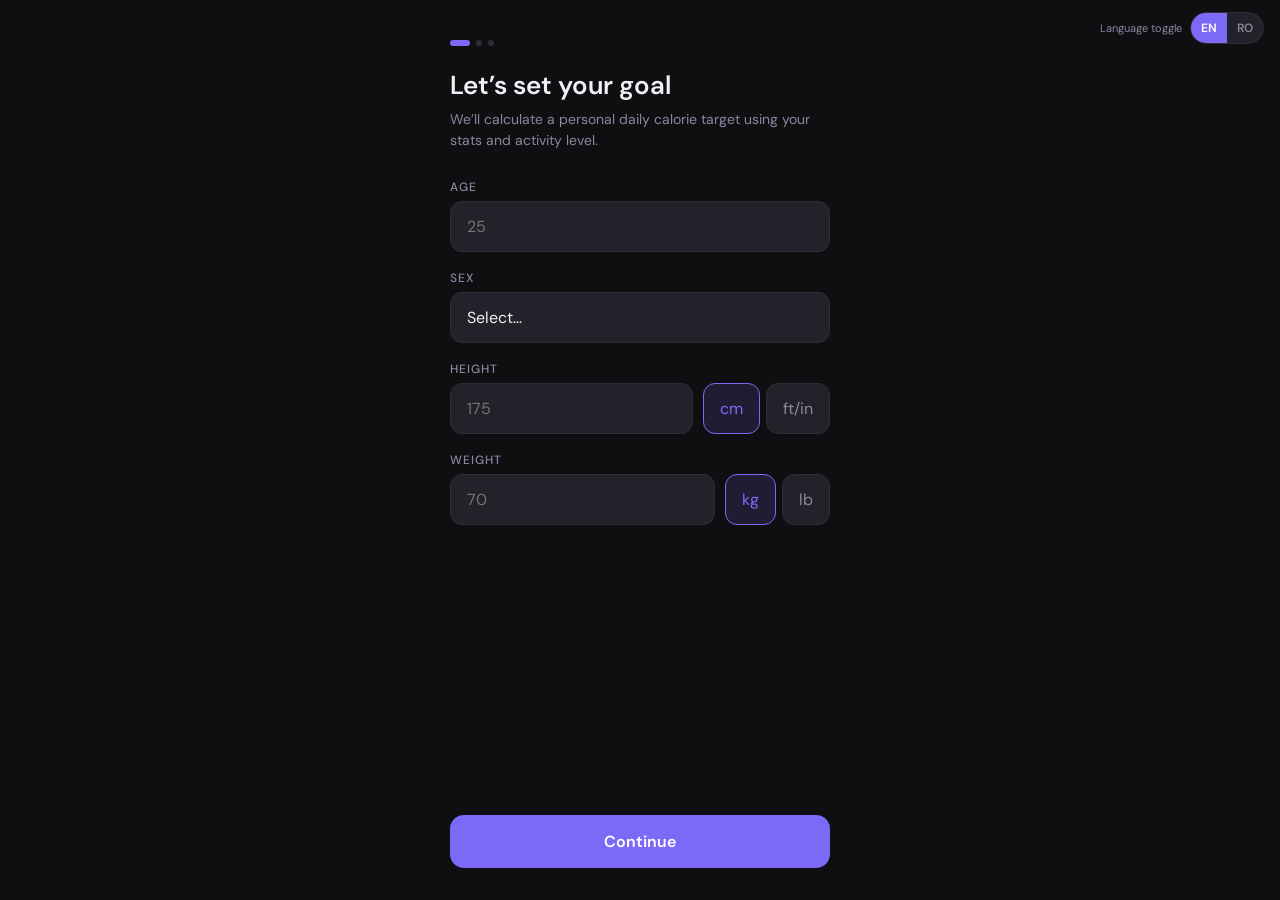
==== index.html @ 9cafb8fc "default unit mode quantity to one item" ====
<!DOCTYPE html>
<html lang="en">
<head>
  <meta charset="UTF-8">
  <meta name="viewport" content="width=device-width, initial-scale=1, viewport-fit=cover">
  <meta name="theme-color" content="#0f0f12">
  <meta name="description" content="CalTrack is a private, offline-first calorie and macro tracker that runs entirely in your browser.">
  <meta name="apple-mobile-web-app-capable" content="yes">
  <meta name="apple-mobile-web-app-status-bar-style" content="black-translucent">
  <meta name="apple-mobile-web-app-title" content="CalTrack">
  <meta property="og:title" content="CalTrack">
  <meta property="og:description" content="Offline-first calorie and macro tracking with no backend and no account.">
  <meta property="og:type" content="website">
  <title>CalTrack</title>
  <link rel="icon" href="./icon.svg" type="image/svg+xml">
  <link rel="apple-touch-icon" href="./icon.svg">
  <link rel="manifest" href="./manifest.webmanifest">
  <link rel="preconnect" href="https://fonts.googleapis.com">
  <link rel="preconnect" href="https://fonts.gstatic.com" crossorigin>
  <link href="https://fonts.googleapis.com/css2?family=DM+Sans:wght@300;400;500;600&family=DM+Mono:wght@400;500&display=swap" rel="stylesheet">
  <link rel="stylesheet" href="./styles.css">
</head>
<body>
  <div id="app">
    <div class="global-lang-wrap" id="global-lang-wrap-onboarding">
      <span class="global-lang-label" id="global-lang-label-1">Language toggle</span>
      <div class="lang-toggle" id="global-lang-toggle-onboarding" aria-label="Language toggle">
        <button class="lang-btn active" data-lang="en" type="button">EN</button>
        <button class="lang-btn" data-lang="ro" type="button">RO</button>
      </div>
    </div>

    <div id="s-ob1" class="screen active">
      <div class="ob-header">
        <div class="ob-step-dots" aria-hidden="true">
          <div class="dot active"></div>
          <div class="dot"></div>
          <div class="dot"></div>
        </div>
        <div class="ob-title" id="ob1-title">Let’s set your goal</div>
        <div class="ob-sub" id="ob1-sub">We’ll calculate a personal daily calorie target using your stats and activity level.</div>
      </div>

      <div class="ob-body">
        <div class="field-group">
          <label class="field-label" for="ob-age" id="ob-age-label">Age</label>
          <input type="number" id="ob-age" placeholder="25" min="10" max="100" inputmode="numeric">
        </div>

        <div class="field-group">
          <label class="field-label" for="ob-sex" id="ob-sex-label">Sex</label>
          <select id="ob-sex">
            <option value="" id="sex-option-empty">Select…</option>
            <option value="male" id="sex-option-male">Male</option>
            <option value="female" id="sex-option-female">Female</option>
          </select>
        </div>

        <div class="field-group">
          <div class="field-label" id="ob-height-label">Height</div>
          <div class="field-row">
            <input type="number" id="ob-h1" placeholder="175" min="1" inputmode="decimal" aria-label="Height primary value">
            <div class="segmented" role="group" aria-label="Height units">
              <button class="unit-btn sel" id="btn-cm" type="button">cm</button>
              <button class="unit-btn" id="btn-ft" type="button">ft/in</button>
            </div>
          </div>
          <div id="in-row" class="hidden-row">
            <input type="number" id="ob-h2" placeholder="inches" min="0" max="11" inputmode="decimal" aria-label="Height inches">
          </div>
        </div>

        <div class="field-group">
          <div class="field-label" id="ob-weight-label">Weight</div>
          <div class="field-row">
            <input type="number" id="ob-w" placeholder="70" min="1" inputmode="decimal" aria-label="Weight value">
            <div class="segmented" role="group" aria-label="Weight units">
              <button class="unit-btn sel" id="btn-kg" type="button">kg</button>
              <button class="unit-btn" id="btn-lb" type="button">lb</button>
            </div>
          </div>
        </div>
      </div>

      <div class="ob-footer">
        <button class="btn-primary" id="step1-next" type="button">Continue</button>
      </div>
    </div>

    <div id="s-ob2" class="screen">
      <div class="ob-header">
        <div class="ob-step-dots" aria-hidden="true">
          <div class="dot done"></div>
          <div class="dot active"></div>
          <div class="dot"></div>
        </div>
        <div class="ob-title" id="ob2-title">Activity level</div>
        <div class="ob-sub" id="ob2-sub">How active are you during a typical week?</div>
      </div>

      <div class="ob-body">
        <div class="goal-cards" id="activity-cards">
          <button class="goal-card sel" type="button" data-activity="1.2">
            <div class="goal-icon maintain">🛋️</div>
            <div class="goal-text"><p id="activity-1-title">Sedentary</p><p id="activity-1-sub">Little or no exercise</p></div>
          </button>
          <button class="goal-card" type="button" data-activity="1.375">
            <div class="goal-icon maintain">🚶</div>
            <div class="goal-text"><p id="activity-2-title">Lightly active</p><p id="activity-2-sub">1–3 days / week</p></div>
          </button>
          <button class="goal-card" type="button" data-activity="1.55">
            <div class="goal-icon maintain">🏃</div>
            <div class="goal-text"><p id="activity-3-title">Moderately active</p><p id="activity-3-sub">3–5 days / week</p></div>
          </button>
          <button class="goal-card" type="button" data-activity="1.725">
            <div class="goal-icon bulk">💪</div>
            <div class="goal-text"><p id="activity-4-title">Very active</p><p id="activity-4-sub">6–7 days / week</p></div>
          </button>
          <button class="goal-card" type="button" data-activity="1.9">
            <div class="goal-icon bulk">🏋️</div>
            <div class="goal-text"><p id="activity-5-title">Extremely active</p><p id="activity-5-sub">Hard training + physical job</p></div>
          </button>
        </div>
      </div>

      <div class="ob-footer">
        <button class="btn-primary" id="step2-next" type="button">Continue</button>
        <button class="btn-ghost" id="step2-back" type="button">Back</button>
      </div>
    </div>

    <div id="s-ob3" class="screen">
      <div class="ob-header">
        <div class="ob-step-dots" aria-hidden="true">
          <div class="dot done"></div>
          <div class="dot done"></div>
          <div class="dot active"></div>
        </div>
        <div class="ob-title" id="ob3-title">What’s your goal?</div>
        <div class="ob-sub" id="ob3-sub">We’ll adjust calories and macros for your target.</div>
      </div>

      <div class="ob-body">
        <div class="goal-cards" id="goal-cards">
          <button class="goal-card sel" type="button" data-goal="-500">
            <div class="goal-icon deficit">🔥</div>
            <div class="goal-text"><p id="goal-1-title">Lose weight</p><p id="goal-1-sub">About 500 kcal below TDEE</p></div>
          </button>
          <button class="goal-card" type="button" data-goal="0">
            <div class="goal-icon maintain">⚖️</div>
            <div class="goal-text"><p id="goal-2-title">Maintain</p><p id="goal-2-sub">Eat around your TDEE</p></div>
          </button>
          <button class="goal-card" type="button" data-goal="300">
            <div class="goal-icon bulk">📈</div>
            <div class="goal-text"><p id="goal-3-title">Build muscle</p><p id="goal-3-sub">About 300 kcal above TDEE</p></div>
          </button>
        </div>
      </div>

      <div class="ob-footer">
        <button class="btn-primary" id="step3-finish" type="button">Calculate my goal</button>
        <button class="btn-ghost" id="step3-back" type="button">Back</button>
      </div>
    </div>

    <div id="s-result" class="screen">
      <div class="result-shell">
        <div class="result-intro">
          <div class="ob-title result-title" id="result-title">Your daily target</div>
          <div class="ob-sub" id="result-sub">Based on your estimated BMR, activity level, and goal.</div>
        </div>

        <div class="result-hero">
          <div class="ring-container">
            <svg width="180" height="180" viewBox="0 0 180 180" aria-hidden="true">
              <circle cx="90" cy="90" r="75" fill="none" stroke="#2e2e38" stroke-width="14"></circle>
              <circle id="res-ring" cx="90" cy="90" r="75" fill="none" stroke="#7c6af7" stroke-width="14" stroke-linecap="round" stroke-dasharray="471" stroke-dashoffset="118"></circle>
            </svg>
            <div class="ring-center">
              <div class="ring-kcal" id="res-kcal">—</div>
              <div class="ring-remaining" id="result-kcal-unit">kcal / day</div>
            </div>
          </div>
        </div>

        <div class="macro-row">
          <div class="macro-card p"><div class="mv" id="res-p">—g</div><div class="ml" id="res-p-label">protein</div></div>
          <div class="macro-card c"><div class="mv" id="res-c">—g</div><div class="ml" id="res-c-label">carbs</div></div>
          <div class="macro-card f"><div class="mv" id="res-f">—g</div><div class="ml" id="res-f-label">fat</div></div>
        </div>

        <div class="result-meta">
          <div class="meta-row"><span id="res-bmr-label">BMR</span><span id="res-bmr">—</span></div>
          <div class="meta-row"><span id="res-tdee-label">TDEE</span><span id="res-tdee">—</span></div>
          <div class="meta-row"><span id="res-bmi-label">BMI</span><span id="res-bmi">—</span></div>
          <div class="meta-row"><span id="res-goal-label-text">Goal</span><span id="res-goal-label">—</span></div>
        </div>
      </div>

      <div class="ob-footer">
        <button class="btn-primary" id="start-app" type="button">Start tracking</button>
      </div>
    </div>

    <div id="s-main" class="screen main-screen">
      <div class="topbar">
        <div>
          <div class="topbar-title" id="topbar-title">Today</div>
          <div class="topbar-date" id="main-date"></div>
        </div>
        <div class="topbar-actions">
          <div class="lang-toggle-wrap">
            <span class="global-lang-label topbar-lang-label" id="global-lang-label-2">Language toggle</span>
            <div class="lang-toggle" id="global-lang-toggle-main" aria-label="Language toggle">
              <button class="lang-btn active" data-lang="en" type="button">EN</button>
              <button class="lang-btn" data-lang="ro" type="button">RO</button>
            </div>
          </div>
          <div class="streak-badge" id="streak-badge">🔥 0 days</div>
        </div>
      </div>

      <div class="tabs" role="tablist" aria-label="Sections">
        <button class="tab active" id="tab-btn-today" data-tab="today" type="button" role="tab" aria-selected="true">Today</button>
        <button class="tab" id="tab-btn-history" data-tab="history" type="button" role="tab" aria-selected="false">History</button>
        <button class="tab" id="tab-btn-recipes" data-tab="recipes" type="button" role="tab" aria-selected="false">Recipes</button>
        <button class="tab" id="tab-btn-settings" data-tab="settings" type="button" role="tab" aria-selected="false">Profile</button>
        <button class="tab" id="tab-btn-help" data-tab="help" type="button" role="tab" aria-selected="false">Help</button>
      </div>

      <div class="tab-content active" id="tab-today">
        <div class="ring-wrap">
          <div class="ring-container">
            <svg width="180" height="180" viewBox="0 0 180 180" aria-hidden="true">
              <circle cx="90" cy="90" r="75" fill="none" stroke="#2e2e38" stroke-width="14"></circle>
              <circle id="main-ring" cx="90" cy="90" r="75" fill="none" stroke="#7c6af7" stroke-width="14" stroke-linecap="round" stroke-dasharray="471" stroke-dashoffset="471"></circle>
            </svg>
            <div class="ring-center">
              <div class="ring-kcal" id="main-kcal-eaten">0</div>
              <div class="ring-remaining" id="main-remaining">— remaining</div>
            </div>
          </div>
        </div>

        <div class="macro-mini" id="macro-mini"></div>

        <div class="section-header">
          <span class="section-title" id="meals-section-title">Meals</span>
          <button class="add-btn" id="open-modal" type="button" aria-label="Add meal">+</button>
        </div>

        <div class="meals-list" id="meals-list"></div>
      </div>

      <div class="tab-content" id="tab-history"></div>
      <div class="tab-content" id="tab-recipes">
        <div class="section-header section-header-tight">
          <span class="section-title" id="recipes-section-title">Saved recipes</span>
          <button class="add-btn" id="open-recipe-modal" type="button" aria-label="Add recipe">+</button>
        </div>
        <div class="library-meta-card" id="library-meta-card">Loading ingredient library…</div>
        <div class="recipes-list" id="recipes-list"></div>
      </div>
      <div class="tab-content" id="tab-settings"></div>
      <div class="tab-content" id="tab-help"></div>
    </div>

    <div class="modal-overlay hidden" id="modal" aria-hidden="true">
      <div class="modal" role="dialog" aria-modal="true" aria-labelledby="modal-title">
        <div class="modal-handle" aria-hidden="true"></div>
        <div class="modal-title" id="modal-title">Log a meal</div>

        <div class="quick-section">
          <div class="field-label" id="quick-add-label">Quick add</div>
          <div class="quick-foods" id="quick-foods"></div>
        </div>

        <div class="field-group modal-group">
          <label class="field-label" for="meal-recipe-select" id="meal-recipe-label">Saved recipe</label>
          <select id="meal-recipe-select">
            <option value="">None — manual entry</option>
          </select>
        </div>

        <div class="modal-grid modal-grid-inline">
          <div class="modal-field"><label for="meal-recipe-grams" id="meal-serving-label">Serving (g)</label><input type="number" id="meal-recipe-grams" placeholder="0" min="1" max="3000" step="0.1" inputmode="decimal" value="0"></div>
          <div class="modal-field modal-field-end"><button class="btn-ghost btn-inline" id="apply-recipe" type="button">Apply recipe</button></div>
        </div>

        <div class="recipe-preview hidden" id="meal-recipe-preview"></div>

        <div class="field-group modal-group">
          <label class="field-label" for="meal-name" id="meal-name-label">Food name</label>
          <input type="text" id="meal-name" placeholder="e.g. Chicken breast" maxlength="60" autocomplete="off">
          <div class="search-suggestions hidden" id="meal-ingredient-suggestions"></div>
          <p class="setting-hint" id="meal-ingredient-hint">Search the saved ingredient library to auto-fill calories and macros per 100g.</p>
        </div>

        <div class="modal-grid modal-grid-inline modal-grid-quantity">
          <div class="modal-field">
            <label for="meal-quantity" id="meal-quantity-label">Quantity</label>
            <input type="number" id="meal-quantity" placeholder="0" min="0.1" max="5000" step="0.1" inputmode="decimal" value="0">
          </div>
          <div class="modal-field">
            <label for="meal-unit-mode" id="meal-unit-mode-label">Unit</label>
            <select id="meal-unit-mode">
              <option value="grams">grams</option>
              <option value="units">units</option>
            </select>
          </div>
        </div>

        <div class="modal-grid">
          <div class="modal-field"><label for="meal-kcal">Calories</label><input type="number" id="meal-kcal" placeholder="0" min="1" max="5000" inputmode="numeric" value="0"></div>
          <div class="modal-field"><label for="meal-p">Protein (g)</label><input type="number" id="meal-p" placeholder="0" min="0" max="400" step="0.1" inputmode="decimal" value="0"></div>
          <div class="modal-field"><label for="meal-c">Carbs (g)</label><input type="number" id="meal-c" placeholder="0" min="0" max="600" step="0.1" inputmode="decimal" value="0"></div>
          <div class="modal-field"><label for="meal-f">Fat (g)</label><input type="number" id="meal-f" placeholder="0" min="0" max="300" step="0.1" inputmode="decimal" value="0"></div>
        </div>

        <div class="modal-actions">
          <button class="btn-primary" id="add-meal" type="button">Add meal</button>
          <button class="btn-ghost" id="cancel-meal" type="button">Cancel</button>
        </div>
      </div>
    </div>

    <div class="modal-overlay hidden" id="recipe-modal" aria-hidden="true">
      <div class="modal" role="dialog" aria-modal="true" aria-labelledby="recipe-modal-title">
        <div class="modal-handle" aria-hidden="true"></div>
        <div class="modal-title" id="recipe-modal-title">Create recipe</div>

        <div class="field-group modal-group">
          <label class="field-label" for="recipe-name" id="recipe-name-label">Recipe name</label>
          <input type="text" id="recipe-name" placeholder="e.g. Chicken curry" maxlength="60">
        </div>

        <div class="field-group modal-group">
          <label class="field-label" for="recipe-total-weight" id="recipe-total-weight-label">Total cooked recipe weight (g)</label>
          <input type="number" id="recipe-total-weight" placeholder="0" min="1" max="20000" step="0.1" inputmode="decimal" value="0">
          <p class="setting-hint" id="recipe-total-weight-hint">Use the final cooked weight if water evaporates or ingredients change weight during cooking.</p>
        </div>

        <div class="ingredient-builder">
          <div class="field-label" id="ingredient-builder-label">Add ingredient</div>
          <div class="field-group modal-group-small">
            <div class="ingredient-input-row">
              <input type="text" id="ingredient-name" placeholder="Ingredient name" maxlength="80" autocomplete="off">
              <button class="favorite-toggle-btn" id="toggle-ingredient-favorite" type="button" aria-label="Toggle ingredient favorite">☆</button>
            </div>
            <div class="search-suggestions hidden" id="recipe-ingredient-suggestions"></div>
            <p class="setting-hint" id="ingredient-library-hint">Search the saved ingredient library to auto-fill calories per 100g.</p>
          </div>
          <div class="favorite-ingredients-wrap">
            <div class="field-label" id="favorite-ingredients-label">Favorite ingredients</div>
            <div class="favorite-ingredients" id="favorite-ingredients"></div>
          </div>
          <div class="modal-grid modal-grid-ingredient modal-grid-quantity">
            <div class="modal-field"><label for="ingredient-quantity" id="ingredient-quantity-label">Quantity</label><input type="number" id="ingredient-quantity" placeholder="0" min="0.1" max="5000" step="0.1" inputmode="decimal" value="100"></div>
            <div class="modal-field"><label for="ingredient-unit-mode" id="ingredient-unit-mode-label">Unit</label><select id="ingredient-unit-mode"><option value="grams">grams</option><option value="units">units</option></select></div>
            <div class="modal-field hidden"><label for="ingredient-grams">Grams</label><input type="number" id="ingredient-grams" placeholder="0" min="1" max="5000" step="0.1" inputmode="decimal" value="0"></div>
            <div class="modal-field"><label for="ingredient-kcal">Calories</label><input type="number" id="ingredient-kcal" placeholder="0" min="0" max="5000" step="0.1" inputmode="decimal" value="0"></div>
            <div class="modal-field"><label for="ingredient-p">Protein</label><input type="number" id="ingredient-p" placeholder="0" min="0" max="400" step="0.1" inputmode="decimal" value="0"></div>
            <div class="modal-field"><label for="ingredient-c">Carbs</label><input type="number" id="ingredient-c" placeholder="0" min="0" max="600" step="0.1" inputmode="decimal" value="0"></div>
            <div class="modal-field"><label for="ingredient-f">Fat</label><input type="number" id="ingredient-f" placeholder="0" min="0" max="300" step="0.1" inputmode="decimal" value="0"></div>
          </div>
          <button class="btn-ghost btn-inline-wide" id="add-ingredient" type="button">Add ingredient</button>
        </div>

        <div class="recipe-draft" id="recipe-draft"></div>

        <div class="modal-actions">
          <button class="btn-primary" id="save-recipe" type="button">Save recipe</button>
          <button class="btn-ghost" id="cancel-recipe" type="button">Cancel</button>
        </div>
      </div>
    </div>

    <div class="toast hidden" id="toast" aria-live="polite"></div>
  </div>

  <script src="./script.js" defer></script>
</body>
</html>
---- styles.css ----
:root {
  --c-bg: #0f0f12;
  --c-surface: #18181c;
  --c-surface2: #22222a;
  --c-border: #2e2e38;
  --c-text: #f0f0f5;
  --c-muted: #8888a0;
  --c-accent: #7c6af7;
  --c-accent2: #5edfa8;
  --c-warn: #f0a04a;
  --c-danger: #f05a5a;
  --font-sans: 'DM Sans', system-ui, sans-serif;
  --font-mono: 'DM Mono', ui-monospace, monospace;
  --ring-size: 180px;
}

* {
  box-sizing: border-box;
  margin: 0;
  padding: 0;
}

html,
body {
  min-height: 100%;
  background: var(--c-bg);
  color: var(--c-text);
  font-family: var(--font-sans);
  overscroll-behavior: none;
}

body {
  -webkit-font-smoothing: antialiased;
  text-rendering: optimizeLegibility;
}

a {
  color: inherit;
}

button,
input,
select {
  font: inherit;
}

button {
  cursor: pointer;
}

#app {
  min-height: 100vh;
  max-width: 420px;
  margin: 0 auto;
  position: relative;
}

.global-lang-wrap {
  position: fixed;
  top: calc(12px + env(safe-area-inset-top));
  right: 16px;
  z-index: 20;
  display: inline-flex;
  align-items: center;
  gap: 8px;
}

.global-lang-label {
  font-size: 11px;
  color: var(--c-muted);
}

.topbar-lang-label {
  display: none;
}

.screen {
  display: none;
  min-height: 100vh;
  flex-direction: column;
  padding: 24px 20px 32px;
}

.screen.active {
  display: flex;
}

.main-screen {
  padding: 0;
}

.global-lang-wrap.hidden {
  display: none;
}

.ob-header {
  padding-top: max(16px, env(safe-area-inset-top));
  margin-bottom: 28px;
}

.ob-step-dots {
  display: flex;
  gap: 6px;
  margin-bottom: 24px;
}

.dot {
  width: 6px;
  height: 6px;
  border-radius: 999px;
  background: var(--c-border);
  transition: 0.2s ease;
}

.dot.active {
  width: 20px;
  border-radius: 3px;
  background: var(--c-accent);
}

.dot.done {
  background: var(--c-accent2);
}

.ob-title {
  font-size: 26px;
  font-weight: 600;
  line-height: 1.2;
  margin-bottom: 8px;
}

.ob-sub {
  font-size: 14px;
  line-height: 1.5;
  color: var(--c-muted);
}

.ob-body {
  display: flex;
  flex: 1;
  flex-direction: column;
  gap: 18px;
}

.ob-footer {
  margin-top: 24px;
}

.field-group,
.modal-field {
  display: flex;
  flex-direction: column;
  gap: 6px;
}

.field-label,
.modal-field label {
  font-size: 12px;
  font-weight: 500;
  letter-spacing: 0.08em;
  text-transform: uppercase;
  color: var(--c-muted);
}

.field-row {
  display: flex;
  gap: 10px;
}

input[type='number'],
input[type='text'],
select {
  width: 100%;
  border: 1px solid var(--c-border);
  border-radius: 12px;
  background: var(--c-surface2);
  color: var(--c-text);
  font-size: 16px;
  padding: 14px 16px;
  outline: none;
  transition: border-color 0.15s ease, box-shadow 0.15s ease;
  -webkit-appearance: none;
}

input:focus,
select:focus {
  border-color: var(--c-accent);
  box-shadow: 0 0 0 3px rgba(124, 106, 247, 0.16);
}

select option {
  background: #1a1a24;
}

.segmented {
  display: flex;
  gap: 6px;
  flex-shrink: 0;
}

.unit-btn,
.btn-ghost,
.btn-primary,
.add-btn,
.quick-chip,
.tab,
.goal-card,
.meal-del,
.linkish-btn {
  -webkit-tap-highlight-color: transparent;
}

.unit-btn {
  border: 1px solid var(--c-border);
  border-radius: 12px;
  background: var(--c-surface2);
  color: var(--c-muted);
  white-space: nowrap;
  padding: 14px 16px;
  transition: 0.15s ease;
}

.unit-btn.sel {
  color: var(--c-accent);
  background: rgba(124, 106, 247, 0.15);
  border-color: var(--c-accent);
}

.goal-cards {
  display: flex;
  flex-direction: column;
  gap: 10px;
}

.goal-card {
  display: flex;
  align-items: center;
  gap: 14px;
  border: 1.5px solid var(--c-border);
  border-radius: 14px;
  background: var(--c-surface2);
  color: inherit;
  text-align: left;
  padding: 16px;
  transition: border-color 0.15s ease, background 0.15s ease;
}

.goal-card:hover,
.goal-card:focus-visible {
  border-color: var(--c-accent);
}

.goal-card.sel {
  border-color: var(--c-accent);
  background: rgba(124, 106, 247, 0.1);
}

.goal-icon {
  width: 40px;
  height: 40px;
  border-radius: 10px;
  display: grid;
  place-items: center;
  font-size: 18px;
  flex-shrink: 0;
}

.goal-icon.deficit {
  background: rgba(240, 90, 90, 0.15);
}

.goal-icon.maintain {
  background: rgba(94, 223, 168, 0.15);
}

.goal-icon.bulk {
  background: rgba(124, 106, 247, 0.15);
}

.goal-text p:first-child {
  font-size: 15px;
  font-weight: 500;
}

.goal-text p:last-child {
  margin-top: 2px;
  font-size: 13px;
  color: var(--c-muted);
}

.btn-primary,
.btn-ghost {
  width: 100%;
  border-radius: 14px;
  padding: 16px;
}

.btn-primary {
  border: none;
  background: var(--c-accent);
  color: #fff;
  font-size: 16px;
  font-weight: 600;
}

.btn-primary:hover {
  opacity: 0.94;
}

.btn-primary:active {
  transform: scale(0.99);
}

.btn-primary:disabled {
  opacity: 0.55;
  cursor: not-allowed;
}

.btn-ghost {
  margin-top: 10px;
  border: 1px solid var(--c-border);
  background: none;
  color: var(--c-muted);
}

.btn-inline,
.btn-inline-wide {
  margin-top: 0;
  padding: 14px 16px;
}

.btn-inline-wide {
  margin-top: 12px;
}

.hidden-row,
.hidden,
.modal-overlay.hidden,
.toast.hidden {
  display: none !important;
}

.tab-content {
  display: none;
}

.result-shell {
  display: flex;
  flex: 1;
  flex-direction: column;
}

.result-intro {
  padding-top: 8px;
  margin-bottom: 16px;
}

.result-title {
  font-size: 22px;
}

.result-hero,
.ring-wrap {
  padding: 16px 0 12px;
  text-align: center;
}

.ring-container {
  position: relative;
  width: var(--ring-size);
  height: var(--ring-size);
  margin: 0 auto;
}

.ring-container svg {
  transform: rotate(-90deg);
}

.ring-center {
  position: absolute;
  inset: 0;
  display: grid;
  place-content: center;
  text-align: center;
}

.ring-kcal {
  font-family: var(--font-mono);
  font-size: 32px;
  font-weight: 600;
  line-height: 1;
}

.ring-remaining {
  margin-top: 4px;
  font-size: 12px;
  color: var(--c-muted);
}

#main-ring {
  transition: stroke-dashoffset 0.5s ease, stroke 0.3s ease;
}

.macro-row,
.macro-mini {
  display: grid;
  gap: 10px;
}

.macro-row {
  grid-template-columns: repeat(3, 1fr);
  margin: 20px 0;
}

.macro-mini {
  grid-template-columns: repeat(3, 1fr);
  gap: 8px;
  padding: 0 20px;
  margin-bottom: 6px;
}

.macro-card,
.mm-card,
.result-meta,
.history-item,
.setting-card,
.meal-item,
.recipe-card,
.recipe-draft-card,
.recipe-preview,
.library-meta-card {
  border: 1px solid var(--c-border);
  background: var(--c-surface2);
}

.macro-card {
  border-radius: 14px;
  padding: 14px;
  text-align: center;
}

.mv,
.mm-val,
.meal-kcal,
.hist-kcal {
  font-family: var(--font-mono);
}

.mv {
  font-size: 20px;
  font-weight: 600;
}

.ml,
.mm-lbl {
  margin-top: 3px;
  font-size: 12px;
  color: var(--c-muted);
}

.macro-card.p .mv,
.mm-card.p .mm-val {
  color: #7c6af7;
}

.mm-card.p .mm-bar {
  background: #7c6af7;
}

.macro-card.c .mv,
.mm-card.c .mm-val {
  color: #5edfa8;
}

.mm-card.c .mm-bar {
  background: #5edfa8;
}

.macro-card.f .mv,
.mm-card.f .mm-val {
  color: #f0a04a;
}

.mm-card.f .mm-bar {
  background: #f0a04a;
}

.result-meta {
  border-radius: 14px;
  padding: 16px;
  display: flex;
  flex-direction: column;
  gap: 10px;
}

.meta-row,
.setting-row,
.hist-top,
.recipe-card-top,
.ingredient-row {
  display: flex;
  align-items: center;
  justify-content: space-between;
  gap: 10px;
}

.meta-row span:last-child,
.setting-row span:last-child {
  font-weight: 500;
  color: var(--c-accent2);
}

.topbar {
  display: flex;
  align-items: center;
  justify-content: space-between;
  gap: 12px;
  padding: calc(16px + env(safe-area-inset-top)) 20px 8px;
}

.topbar-actions {
  display: flex;
  align-items: center;
  gap: 8px;
}

.lang-toggle-wrap {
  display: flex;
  align-items: center;
  gap: 8px;
}

.lang-toggle {
  display: inline-flex;
  border: 1px solid var(--c-border);
  border-radius: 999px;
  background: var(--c-surface2);
  overflow: hidden;
}

.lang-btn {
  border: none;
  background: transparent;
  color: var(--c-muted);
  font-size: 12px;
  font-weight: 600;
  padding: 7px 10px;
}

.lang-btn.active {
  background: var(--c-accent);
  color: #fff;
}

.topbar-title {
  font-size: 18px;
  font-weight: 600;
}

.topbar-date {
  font-size: 12px;
  color: var(--c-muted);
}

.streak-badge {
  display: flex;
  align-items: center;
  gap: 5px;
  border: 1px solid rgba(240, 160, 74, 0.25);
  border-radius: 999px;
  background: rgba(240, 160, 74, 0.12);
  color: var(--c-warn);
  font-size: 13px;
  font-weight: 500;
  padding: 5px 12px;
}

.tabs {
  display: flex;
  gap: 4px;
  padding: 0 20px;
  margin-bottom: 4px;
  overflow-x: auto;
  scrollbar-width: none;
}

.tabs::-webkit-scrollbar {
  display: none;
}

.tab {
  flex: 1 0 auto;
  border: none;
  border-bottom: 2px solid transparent;
  background: none;
  color: var(--c-muted);
  padding: 10px;
  font-size: 14px;
  font-weight: 500;
  transition: 0.15s ease;
}

.tab.active {
  color: var(--c-accent);
  border-bottom-color: var(--c-accent);
}

.tab-content.active {
  display: block;
}

#tab-today {
  padding-bottom: calc(80px + env(safe-area-inset-bottom));
}

#tab-history,
#tab-recipes,
#tab-settings,
#tab-help {
  padding: 0 20px calc(32px + env(safe-area-inset-bottom));
}

.library-meta-card {
  border-radius: 14px;
  margin-top: 10px;
  padding: 14px;
  font-size: 13px;
  color: var(--c-muted);
}

.library-meta-sub {
  margin-top: 6px;
  color: var(--c-muted);
  font-size: 13px;
  line-height: 1.5;
}

.section-header {
  display: flex;
  align-items: center;
  justify-content: space-between;
  padding: 12px 20px 8px;
}

.section-header-tight {
  padding: 14px 0 8px;
}

.section-title {
  font-size: 14px;
  font-weight: 500;
  letter-spacing: 0.07em;
  text-transform: uppercase;
  color: var(--c-muted);
}

.add-btn {
  width: 32px;
  height: 32px;
  border: none;
  border-radius: 9px;
  background: var(--c-accent);
  color: #fff;
  font-size: 20px;
  line-height: 1;
  display: grid;
  place-items: center;
}

.meals-list,
.history-list,
.settings-wrap,
.recipes-list {
  display: flex;
  flex-direction: column;
}

.meals-list {
  gap: 8px;
  padding: 0 20px;
}

.history-list,
.settings-wrap,
.recipes-list {
  gap: 10px;
  padding-top: 14px;
}

.meal-item {
  display: flex;
  align-items: center;
  gap: 12px;
  border-radius: 14px;
  padding: 14px;
}

.meal-emoji {
  width: 38px;
  height: 38px;
  flex-shrink: 0;
  border-radius: 10px;
  background: var(--c-surface);
  display: grid;
  place-items: center;
  font-size: 18px;
}

.meal-info {
  min-width: 0;
  flex: 1;
}

.meal-name,
.recipe-name,
.recipe-draft-title {
  font-size: 15px;
  font-weight: 500;
  overflow-wrap: anywhere;
}

.recipe-draft-title-row {
  display: flex;
  align-items: center;
  justify-content: space-between;
  gap: 10px;
}

.draft-badge {
  border: 1px solid rgba(124, 106, 247, 0.28);
  border-radius: 999px;
  background: rgba(124, 106, 247, 0.12);
  color: var(--c-accent);
  font-size: 11px;
  font-weight: 600;
  letter-spacing: 0.06em;
  text-transform: uppercase;
  padding: 4px 8px;
}

.meal-macros,
.empty-state,
.hist-macros,
.help-copy,
.setting-hint,
.recipe-meta,
.recipe-draft-totals,
.recipe-preview-line {
  font-size: 12px;
  color: var(--c-muted);
}

.meal-kcal {
  font-size: 15px;
  font-weight: 600;
  color: var(--c-accent);
}

.meal-del,
.linkish-btn,
.icon-btn {
  border: none;
  background: none;
  color: var(--c-muted);
}

.meal-del,
.icon-btn {
  font-size: 18px;
  padding: 4px;
}

.meal-del:hover,
.linkish-btn:hover,
.icon-btn:hover,
.icon-btn.danger {
  color: var(--c-danger);
}

.icon-btn {
  color: var(--c-accent2);
}

.item-actions-row {
  display: flex;
  align-items: center;
  justify-content: flex-end;
  gap: 2px;
}

.meal-actions {
  display: flex;
  flex-direction: column;
  align-items: flex-end;
  gap: 2px;
}

.empty-state {
  padding: 32px 20px;
  text-align: center;
}

.recipe-empty {
  padding: 18px 10px;
}

.mm-card,
.setting-card,
.history-item,
.recipe-card,
.recipe-draft-card,
.recipe-preview {
  border-radius: 14px;
  padding: 14px;
}

.mm-val {
  font-size: 15px;
  font-weight: 600;
}

.mm-bar-bg,
.hist-bar-bg {
  border-radius: 999px;
  background: var(--c-border);
}

.mm-bar-bg {
  height: 3px;
  margin: 5px 0 3px;
}

.mm-bar,
.hist-bar {
  height: 100%;
  border-radius: inherit;
}

.hist-bar-bg {
  height: 6px;
}

.hist-macros,
.recipe-macros-row {
  display: flex;
  flex-wrap: wrap;
  gap: 12px;
  margin-top: 8px;
}

.hist-macros span b {
  color: var(--c-text);
}

.recipe-ingredients {
  display: none;
}

.ingredient-row {
  font-size: 13px;
}

.ingredient-row-strong {
  align-items: center;
  padding: 6px 0;
  border-bottom: 1px solid rgba(255, 255, 255, 0.04);
}

.ingredient-row-strong:last-child {
  border-bottom: none;
}

.recipe-preview {
  margin-top: 14px;
  line-height: 1.5;
}

.setting-card h3 {
  margin-bottom: 12px;
  font-size: 14px;
  font-weight: 500;
  color: var(--c-muted);
}

.setting-row {
  padding: 6px 0;
  font-size: 14px;
}

.help-copy,
.setting-hint {
  line-height: 1.5;
}

.help-wrap {
  padding-top: 14px;
}

.help-hero-card,
.help-step-card,
.help-tips-card {
  position: relative;
  overflow: hidden;
}

.help-hero-card::before,
.help-step-card::before,
.help-tips-card::before {
  content: '';
  position: absolute;
  inset: 0 auto 0 0;
  width: 4px;
  background: linear-gradient(180deg, var(--c-accent), var(--c-accent2));
  opacity: 0.9;
}

.help-hero-card h3,
.help-step-card h3,
.help-tips-card h3 {
  margin-bottom: 10px;
  padding-left: 12px;
}

.help-hero-card .help-copy,
.help-step-card .help-copy,
.help-tips-card .help-copy {
  padding-left: 12px;
  font-size: 13px;
}

.linkish-btn {
  padding: 0;
  color: var(--c-accent);
}

.modal-overlay {
  position: fixed;
  inset: 0;
  z-index: 100;
  display: flex;
  align-items: flex-end;
  background: rgba(0, 0, 0, 0.72);
  padding-bottom: env(safe-area-inset-bottom);
}

.modal {
  width: 100%;
  max-height: min(88vh, 920px);
  overflow-y: auto;
  border-top: 1px solid var(--c-border);
  border-radius: 24px 24px 0 0;
  background: var(--c-surface);
  padding: 24px 20px 40px;
}

.modal-handle {
  width: 36px;
  height: 4px;
  border-radius: 999px;
  background: var(--c-border);
  margin: 0 auto 20px;
}

.modal-title {
  margin-bottom: 18px;
  font-size: 18px;
  font-weight: 600;
}

.quick-section,
.modal-group,
.ingredient-builder {
  margin-bottom: 18px;
}

.search-suggestions {
  display: flex;
  flex-direction: column;
  gap: 8px;
  margin-top: 10px;
}

.search-suggestion-btn {
  width: 100%;
  border: 1px solid var(--c-border);
  border-radius: 12px;
  background: var(--c-surface2);
  color: var(--c-text);
  text-align: left;
  padding: 12px 14px;
}

.search-suggestion-btn.active,
.search-suggestion-btn:hover,
.search-suggestion-btn:focus-visible {
  border-color: var(--c-accent);
  background: rgba(124, 106, 247, 0.1);
}

.search-suggestion-name {
  font-size: 14px;
  font-weight: 500;
}

.search-suggestion-meta {
  margin-top: 4px;
  font-size: 12px;
  color: var(--c-muted);
  line-height: 1.45;
}

.ingredient-input-row {
  display: flex;
  gap: 10px;
  align-items: stretch;
}

.favorite-toggle-btn,
.icon-btn,
.favorite-chip {
  -webkit-tap-highlight-color: transparent;
}

.favorite-toggle-btn {
  width: 52px;
  flex-shrink: 0;
  border: 1px solid var(--c-border);
  border-radius: 12px;
  background: var(--c-surface2);
  color: var(--c-warn);
  font-size: 20px;
}

.favorite-toggle-btn.active {
  border-color: var(--c-warn);
  background: rgba(240, 160, 74, 0.12);
}

.favorite-ingredients-wrap {
  margin: 4px 0 14px;
}

.favorite-ingredients {
  margin-top: 8px;
}

.favorite-chip-list {
  display: flex;
  flex-wrap: wrap;
  gap: 8px;
}

.favorite-chip {
  border: 1px solid rgba(240, 160, 74, 0.24);
  border-radius: 999px;
  background: rgba(240, 160, 74, 0.08);
  color: var(--c-text);
  padding: 8px 12px;
  font-size: 13px;
}

.modal-group-small {
  margin-bottom: 12px;
}

.quick-foods {
  display: flex;
  flex-wrap: wrap;
  gap: 8px;
  margin-top: 8px;
}

.quick-chip {
  border: 1px solid var(--c-border);
  border-radius: 20px;
  background: var(--c-surface2);
  padding: 7px 14px;
  font-size: 13px;
  transition: 0.15s ease;
}

.quick-chip:hover {
  border-color: var(--c-accent);
  color: var(--c-accent);
}

.modal-grid {
  display: grid;
  grid-template-columns: repeat(2, minmax(0, 1fr));
  gap: 10px;
}

.modal-grid-inline {
  align-items: end;
}

.modal-grid-ingredient {
  grid-template-columns: repeat(2, minmax(0, 1fr));
}

.modal-field-end {
  display: flex;
  align-items: end;
}

.modal-actions {
  margin-top: 20px;
}

.toast {
  position: fixed;
  left: 50%;
  bottom: calc(18px + env(safe-area-inset-bottom));
  transform: translateX(-50%);
  z-index: 150;
  max-width: calc(100vw - 32px);
  border: 1px solid rgba(124, 106, 247, 0.35);
  border-radius: 999px;
  background: rgba(24, 24, 28, 0.98);
  color: var(--c-text);
  padding: 10px 14px;
  box-shadow: 0 10px 35px rgba(0, 0, 0, 0.3);
  font-size: 13px;
}

@media (max-width: 360px) {
  .macro-row,
  .macro-mini,
  .modal-grid,
  .modal-grid-ingredient {
    grid-template-columns: 1fr;
  }

  .tabs {
    padding-right: 8px;
  }
}
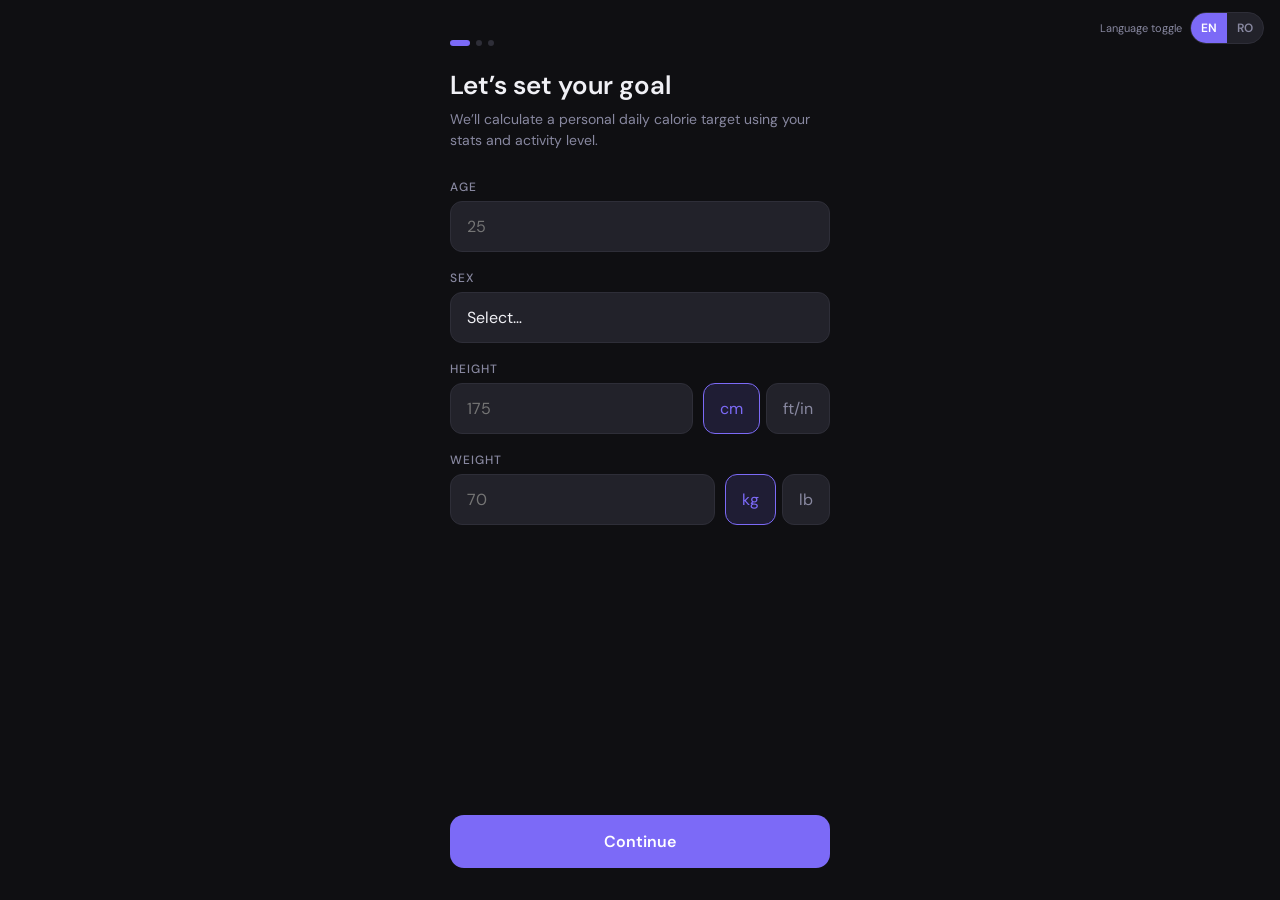
==== commit 718ac21f: "revert app to earlier stable state" ====
--- a/index.html
+++ b/index.html
@@ -296,17 +296,16 @@
           <p class="setting-hint" id="meal-ingredient-hint">Search the saved ingredient library to auto-fill calories and macros per 100g.</p>
         </div>
 
-        <div class="modal-grid modal-grid-inline modal-grid-quantity">
-          <div class="modal-field">
-            <label for="meal-quantity" id="meal-quantity-label">Quantity</label>
-            <input type="number" id="meal-quantity" placeholder="0" min="0.1" max="5000" step="0.1" inputmode="decimal" value="0">
-          </div>
-          <div class="modal-field">
-            <label for="meal-unit-mode" id="meal-unit-mode-label">Unit</label>
-            <select id="meal-unit-mode">
-              <option value="grams">grams</option>
-              <option value="units">units</option>
-            </select>
+        <div class="modal-grid modal-grid-inline modal-grid-serving">
+          <div class="modal-field modal-field-span-2">
+            <label for="meal-serving-value" id="meal-manual-serving-label">Serving</label>
+            <div class="serving-control">
+              <select id="meal-unit-mode">
+                <option value="grams">grams</option>
+                <option value="units">units</option>
+              </select>
+              <input type="number" id="meal-serving-value" placeholder="0" min="0.1" max="5000" step="0.1" inputmode="decimal" value="100">
+            </div>
           </div>
         </div>
 
@@ -354,9 +353,8 @@
             <div class="field-label" id="favorite-ingredients-label">Favorite ingredients</div>
             <div class="favorite-ingredients" id="favorite-ingredients"></div>
           </div>
-          <div class="modal-grid modal-grid-ingredient modal-grid-quantity">
-            <div class="modal-field"><label for="ingredient-quantity" id="ingredient-quantity-label">Quantity</label><input type="number" id="ingredient-quantity" placeholder="0" min="0.1" max="5000" step="0.1" inputmode="decimal" value="100"></div>
-            <div class="modal-field"><label for="ingredient-unit-mode" id="ingredient-unit-mode-label">Unit</label><select id="ingredient-unit-mode"><option value="grams">grams</option><option value="units">units</option></select></div>
+          <div class="modal-grid modal-grid-ingredient">
+            <div class="modal-field modal-field-span-2"><label for="ingredient-serving-value" id="ingredient-serving-label">Serving</label><div class="serving-control"><select id="ingredient-unit-mode"><option value="grams">grams</option><option value="units">units</option></select><input type="number" id="ingredient-serving-value" placeholder="0" min="0.1" max="5000" step="0.1" inputmode="decimal" value="100"></div></div>
             <div class="modal-field hidden"><label for="ingredient-grams">Grams</label><input type="number" id="ingredient-grams" placeholder="0" min="1" max="5000" step="0.1" inputmode="decimal" value="0"></div>
             <div class="modal-field"><label for="ingredient-kcal">Calories</label><input type="number" id="ingredient-kcal" placeholder="0" min="0" max="5000" step="0.1" inputmode="decimal" value="0"></div>
             <div class="modal-field"><label for="ingredient-p">Protein</label><input type="number" id="ingredient-p" placeholder="0" min="0" max="400" step="0.1" inputmode="decimal" value="0"></div>
--- a/styles.css
+++ b/styles.css
@@ -1098,6 +1098,16 @@
   grid-template-columns: repeat(2, minmax(0, 1fr));
 }
 
+.modal-field-span-2 {
+  grid-column: span 2;
+}
+
+.serving-control {
+  display: grid;
+  grid-template-columns: minmax(120px, 0.95fr) minmax(0, 1.05fr);
+  gap: 10px;
+}
+
 .modal-field-end {
   display: flex;
   align-items: end;
@@ -1127,8 +1137,13 @@
   .macro-row,
   .macro-mini,
   .modal-grid,
-  .modal-grid-ingredient {
+  .modal-grid-ingredient,
+  .serving-control {
     grid-template-columns: 1fr;
+  }
+
+  .modal-field-span-2 {
+    grid-column: span 1;
   }
 
   .tabs {
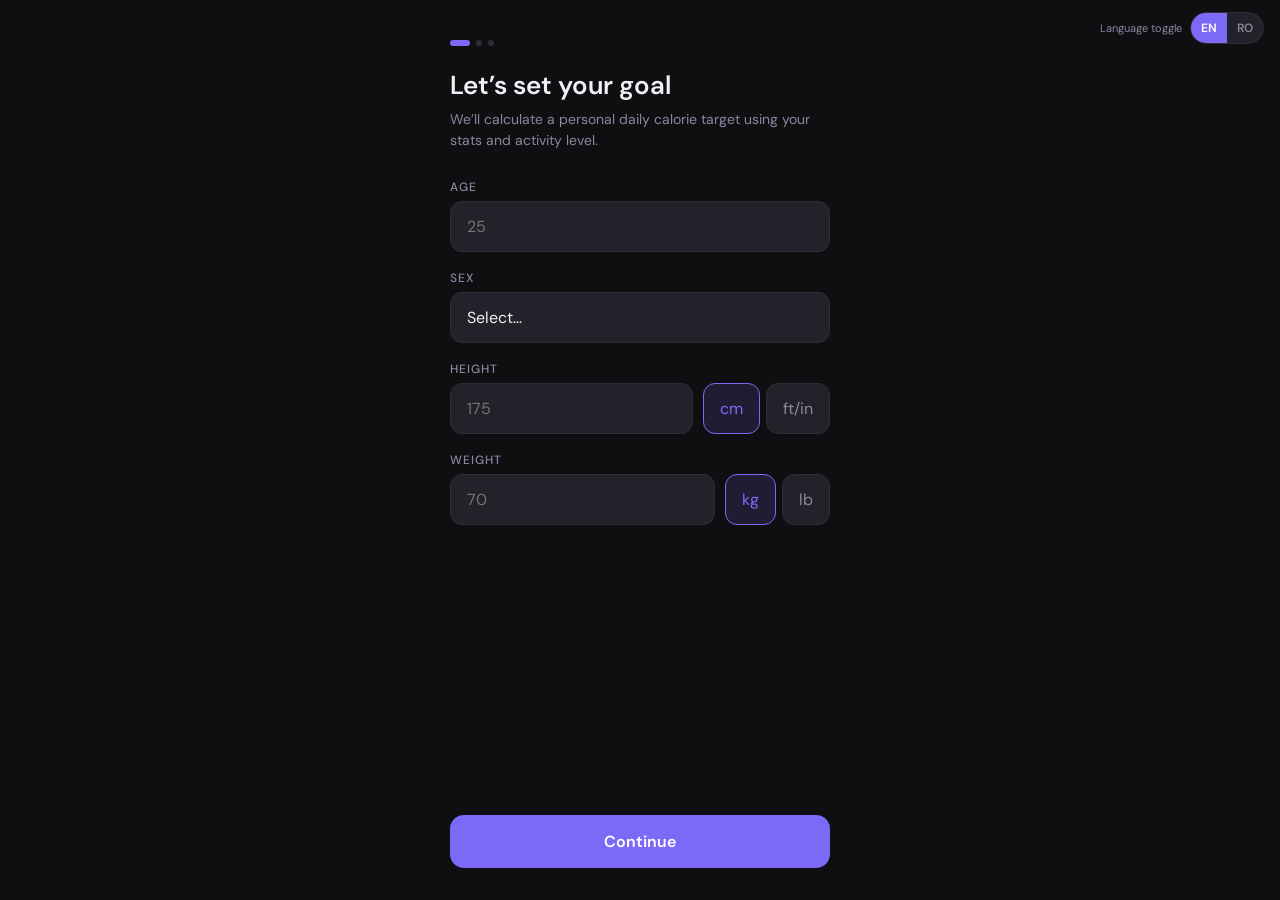
==== commit 36e683f7: "add manual calories-only meal field" ====
--- a/index.html
+++ b/index.html
@@ -296,6 +296,12 @@
           <p class="setting-hint" id="meal-ingredient-hint">Search the saved ingredient library to auto-fill calories and macros per 100g.</p>
         </div>
 
+        <div class="field-group modal-group">
+          <label class="field-label" for="meal-manual-kcal">Manual calories only</label>
+          <input type="number" id="meal-manual-kcal" placeholder="0" min="0" max="5000" inputmode="numeric" value="0">
+          <p class="setting-hint">For fast food or restaurant items when you only know the calories.</p>
+        </div>
+
         <div class="modal-grid modal-grid-inline modal-grid-serving">
           <div class="modal-field modal-field-span-2">
             <label for="meal-serving-value" id="meal-manual-serving-label">Serving</label>
--- a/styles.css
+++ b/styles.css
@@ -695,16 +695,6 @@
   padding: 14px;
 }
 
-.meal-emoji {
-  width: 38px;
-  height: 38px;
-  flex-shrink: 0;
-  border-radius: 10px;
-  background: var(--c-surface);
-  display: grid;
-  place-items: center;
-  font-size: 18px;
-}
 
 .meal-info {
   min-width: 0;
